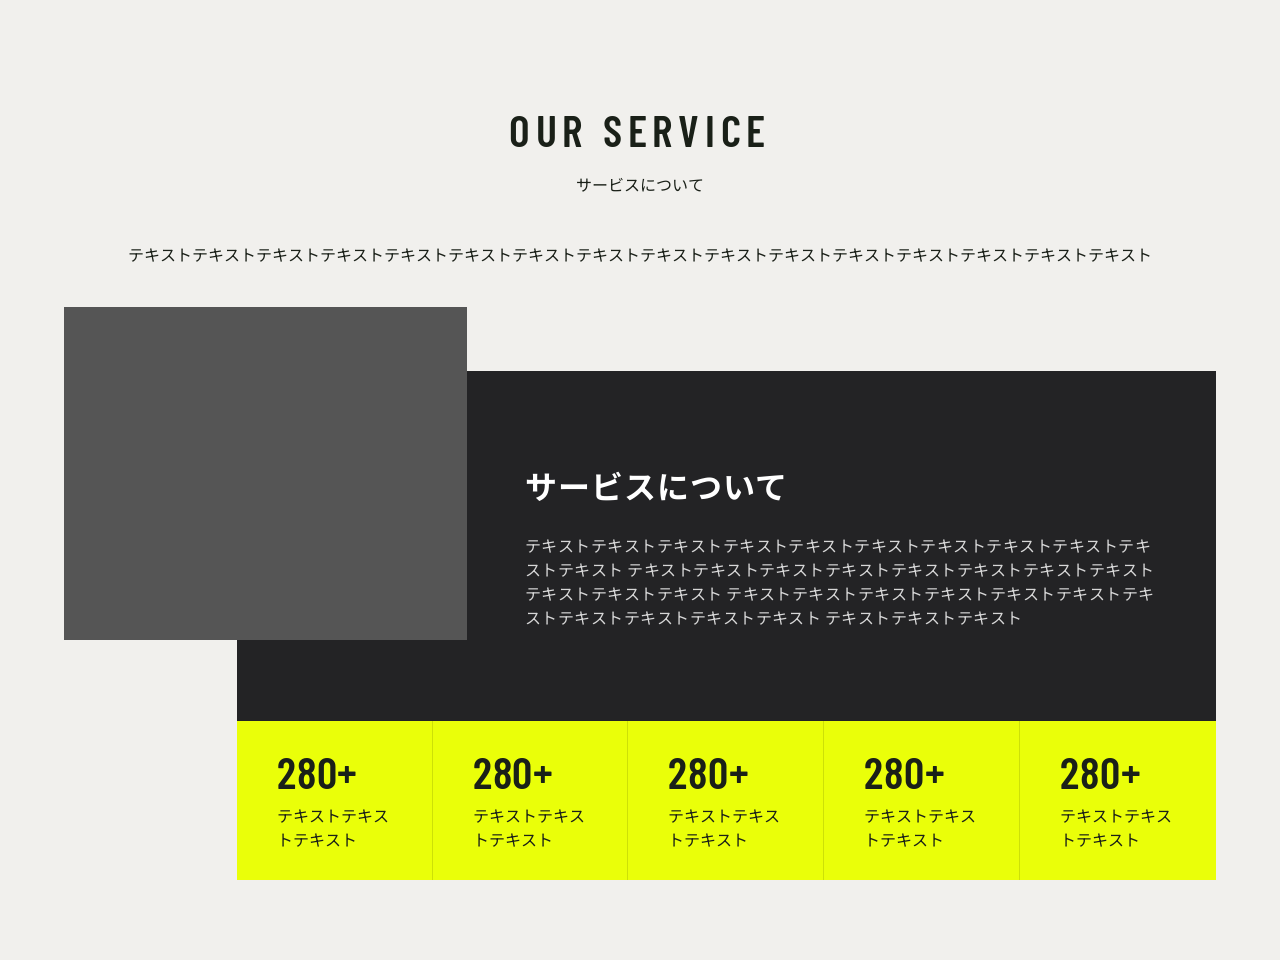
==== component/component-3/index.html @ e5b4af55 "component-add" ====
<!DOCTYPE html>
<html lang="ja">

<head>
    <meta charset="UTF-8">
    <meta name="viewport" content="width=device-width, initial-scale=1.0">
    <title>OUR SERVICE</title>
    <link rel="preconnect" href="https://fonts.googleapis.com">
    <link
        href="https://fonts.googleapis.com/css2?family=Barlow+Condensed:wght@600&family=Barlow+Semi+Condensed:wght@400;500;700&family=Noto+Sans+JP:wght@400;700&display=swap"
        rel="stylesheet">
    <link rel="stylesheet" href="import.css">
</head>

<body>

    <section class="service-section section">
        <div class="container">
            <hgroup class="section-title section-title--dark">
                <h2 class="font-display fw6 ls007">OUR SERVICE</h2>
                <p>サービスについて</p>
            </hgroup>
            <p class="service-lead f16">テキストテキストテキストテキストテキストテキストテキストテキストテキストテキストテキストテキストテキストテキストテキストテキスト</p>

            <div class="service-main">
                <div class="service-main__img">
                    <div class="service-main__img-box bg-main"></div>
                </div>

                <div class="service-main__panel">
                    <h3 class="service-main__panel-title fw6">サービスについて</h3>
                    <p class="service-main__panel-text">
                        テキストテキストテキストテキストテキストテキストテキストテキストテキストテキストテキスト
                        テキストテキストテキストテキストテキストテキストテキストテキストテキストテキストテキスト
                        テキストテキストテキストテキストテキストテキストテキストテキストテキストテキストテキスト
                        テキストテキストテキスト
                    </p>
                </div>

                <div class="service-stats">
                    <div class="service-stats__inner">
                        <div class="service-stats__item">
                            <span class="service-stats__num font-display fw6">280+</span>
                            <span class="service-stats__label f15">テキストテキストテキスト</span>
                        </div>
                        <div class="service-stats__item">
                            <span class="service-stats__num font-display fw6">280+</span>
                            <span class="service-stats__label f15">テキストテキストテキスト</span>
                        </div>
                        <div class="service-stats__item">
                            <span class="service-stats__num font-display fw6">280+</span>
                            <span class="service-stats__label f15">テキストテキストテキスト</span>
                        </div>
                        <div class="service-stats__item">
                            <span class="service-stats__num font-display fw6">280+</span>
                            <span class="service-stats__label f15">テキストテキストテキスト</span>
                        </div>
                        <div class="service-stats__item">
                            <span class="service-stats__num font-display fw6">280+</span>
                            <span class="service-stats__label f15">テキストテキストテキスト</span>
                        </div>
                    </div>
                </div>
            </div>
        </div>
    </section>

</body>

</html>
---- component/component-3/import.css ----
@charset "utf-8";

/* import.css */
@import url("reset.css");
@import url("common.css");
@import url("style.css");
@import url("animate.css");
@import url("pc.css");
@import url("tb.css");
@import url("sp.css");
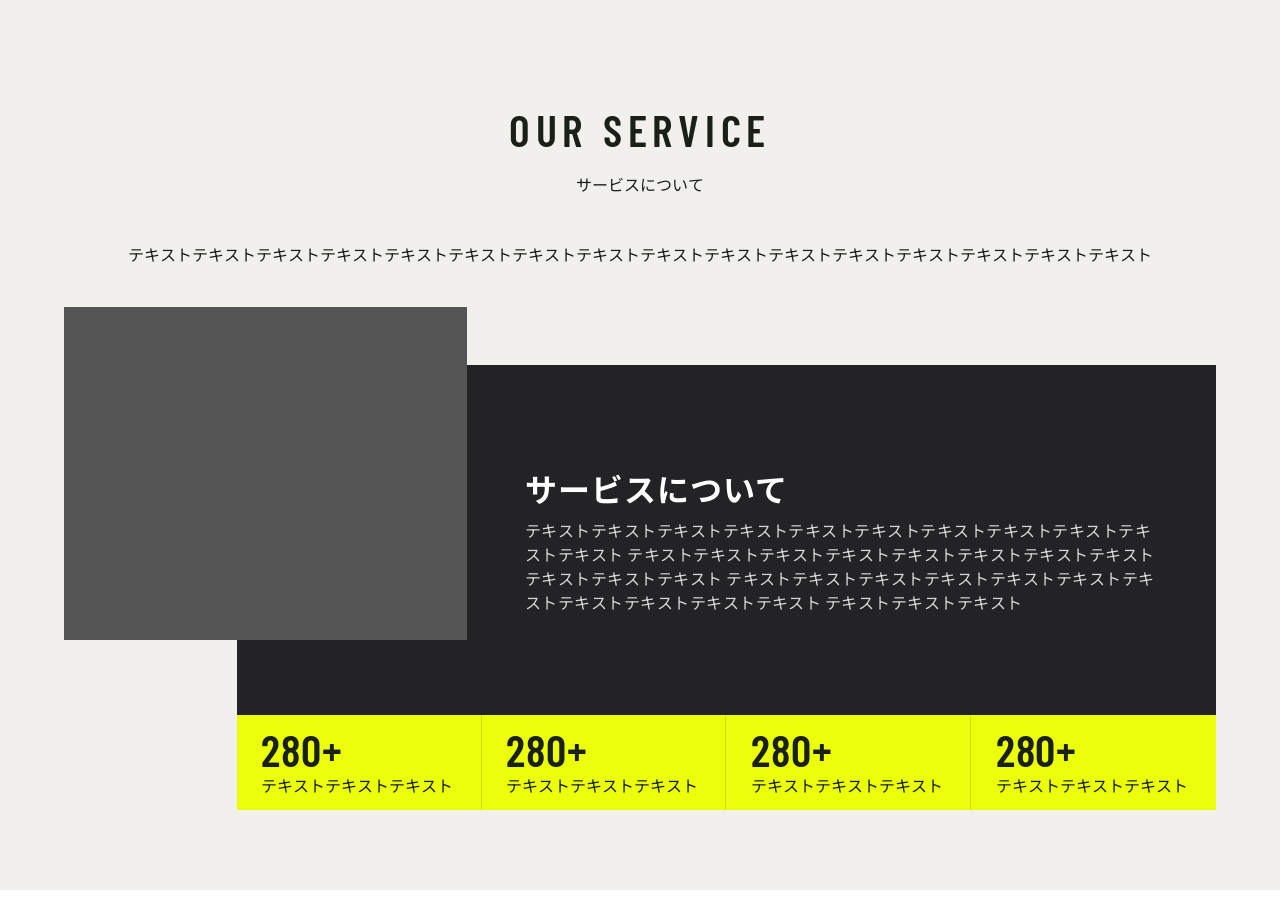
==== commit cc9dee2b: "compo-add" ====
--- a/component/component-3/index.html
+++ b/component/component-3/index.html
@@ -55,10 +55,6 @@
                             <span class="service-stats__num font-display fw6">280+</span>
                             <span class="service-stats__label f15">テキストテキストテキスト</span>
                         </div>
-                        <div class="service-stats__item">
-                            <span class="service-stats__num font-display fw6">280+</span>
-                            <span class="service-stats__label f15">テキストテキストテキスト</span>
-                        </div>
                     </div>
                 </div>
             </div>
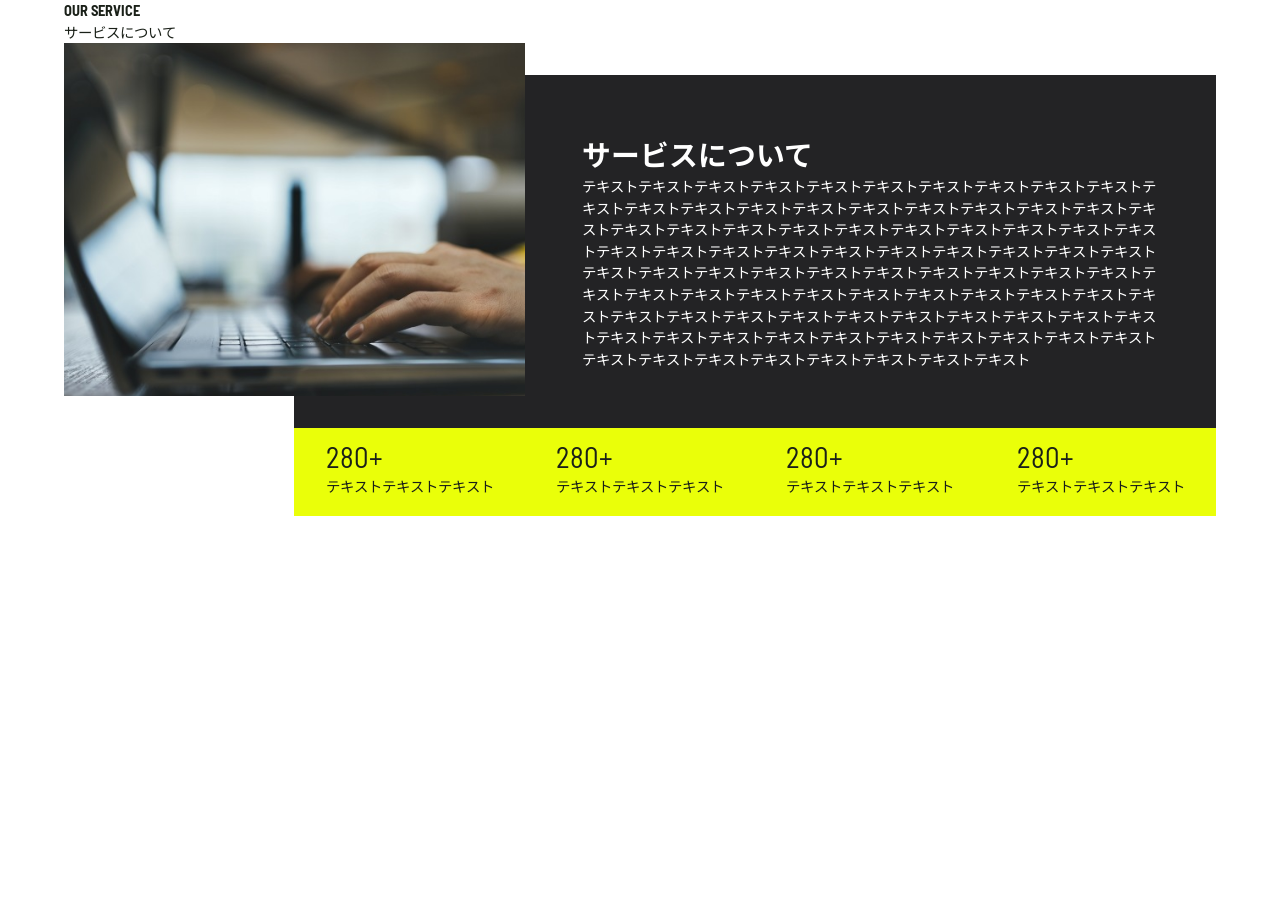
==== commit 2cf93c15: "compo-add" ====
--- a/component/component-3/index.html
+++ b/component/component-3/index.html
@@ -1,66 +1,57 @@
 <!DOCTYPE html>
 <html lang="ja">
-
 <head>
     <meta charset="UTF-8">
     <meta name="viewport" content="width=device-width, initial-scale=1.0">
     <title>OUR SERVICE</title>
     <link rel="preconnect" href="https://fonts.googleapis.com">
-    <link
-        href="https://fonts.googleapis.com/css2?family=Barlow+Condensed:wght@600&family=Barlow+Semi+Condensed:wght@400;500;700&family=Noto+Sans+JP:wght@400;700&display=swap"
-        rel="stylesheet">
-    <link rel="stylesheet" href="import.css">
+    <link href="https://fonts.googleapis.com/css2?family=Barlow+Condensed:wght@600&family=Barlow+Semi+Condensed:wght@400;500;700&family=Noto+Sans+JP:wght@400;700&display=swap" rel="stylesheet">
+    <link rel="stylesheet" href="css/import.css">
 </head>
+<body>
+    <header></header>
 
-<body>
-
-    <section class="service-section section">
-        <div class="container">
-            <hgroup class="section-title section-title--dark">
-                <h2 class="font-display fw6 ls007">OUR SERVICE</h2>
-                <p>サービスについて</p>
-            </hgroup>
-            <p class="service-lead f16">テキストテキストテキストテキストテキストテキストテキストテキストテキストテキストテキストテキストテキストテキストテキストテキスト</p>
-
-            <div class="service-main">
-                <div class="service-main__img">
-                    <div class="service-main__img-box bg-main"></div>
+    <main>
+        <section>
+            <div class="container service">
+                <div class="service-header">
+                    <h2>OUR SERVICE</h2>
+                    <p>サービスについて</p>
                 </div>
-
-                <div class="service-main__panel">
-                    <h3 class="service-main__panel-title fw6">サービスについて</h3>
-                    <p class="service-main__panel-text">
-                        テキストテキストテキストテキストテキストテキストテキストテキストテキストテキストテキスト
-                        テキストテキストテキストテキストテキストテキストテキストテキストテキストテキストテキスト
-                        テキストテキストテキストテキストテキストテキストテキストテキストテキストテキストテキスト
-                        テキストテキストテキスト
-                    </p>
-                </div>
-
-                <div class="service-stats">
-                    <div class="service-stats__inner">
-                        <div class="service-stats__item">
-                            <span class="service-stats__num font-display fw6">280+</span>
-                            <span class="service-stats__label f15">テキストテキストテキスト</span>
+                <div class="service-content">
+                    <div class="service-main">
+                        <div class="service-img"></div>
+                        <div class="service-panel-black">
+                            <h3>
+                                サービスについて
+                            </h3>
+                            <p>テキストテキストテキストテキストテキストテキストテキストテキストテキストテキストテキストテキストテキストテキストテキストテキストテキストテキストテキストテキストテキストテキストテキストテキストテキストテキストテキストテキストテキストテキストテキストテキストテキストテキストテキストテキストテキストテキストテキストテキストテキストテキストテキストテキストテキストテキストテキストテキストテキストテキストテキストテキストテキストテキストテキストテキストテキストテキストテキストテキストテキストテキストテキストテキストテキストテキストテキストテキストテキストテキストテキストテキストテキストテキストテキストテキストテキストテキストテキストテキストテキストテキストテキストテキストテキストテキストテキストテキストテキストテキスト</p>
                         </div>
-                        <div class="service-stats__item">
-                            <span class="service-stats__num font-display fw6">280+</span>
-                            <span class="service-stats__label f15">テキストテキストテキスト</span>
+                    </div>
+                    <div class="service-panel-yellow">
+                        <div class="service-panel-item">
+                            <span>280+</span>
+                            <span>テキストテキストテキスト</span>
                         </div>
-                        <div class="service-stats__item">
-                            <span class="service-stats__num font-display fw6">280+</span>
-                            <span class="service-stats__label f15">テキストテキストテキスト</span>
+                        <div class="service-panel-item">
+                            <span>280+</span>
+                            <span>テキストテキストテキスト</span>
                         </div>
-                        <div class="service-stats__item">
-                            <span class="service-stats__num font-display fw6">280+</span>
-                            <span class="service-stats__label f15">テキストテキストテキスト</span>
+                        <div class="service-panel-item">
+                            <span>280+</span>
+                            <span>テキストテキストテキスト</span>
+                        </div>
+                        <div class="service-panel-item">
+                            <span>280+</span>
+                            <span>テキストテキストテキスト</span>
                         </div>
                     </div>
                 </div>
             </div>
-        </div>
-    </section>
+        </section>
+    </main>
 
+    <footer></footer>
 </body>
 
 </html>
--- a/component/component-3/css/import.css
+++ b/component/component-3/css/import.css
@@ -0,0 +1,10 @@
+@charset "utf-8";
+
+/* import.css */
+@import url("reset.css");
+@import url("common.css");
+@import url("style.css");
+@import url("animate.css");
+@import url("pc.css");
+@import url("tb.css");
+@import url("sp.css");
